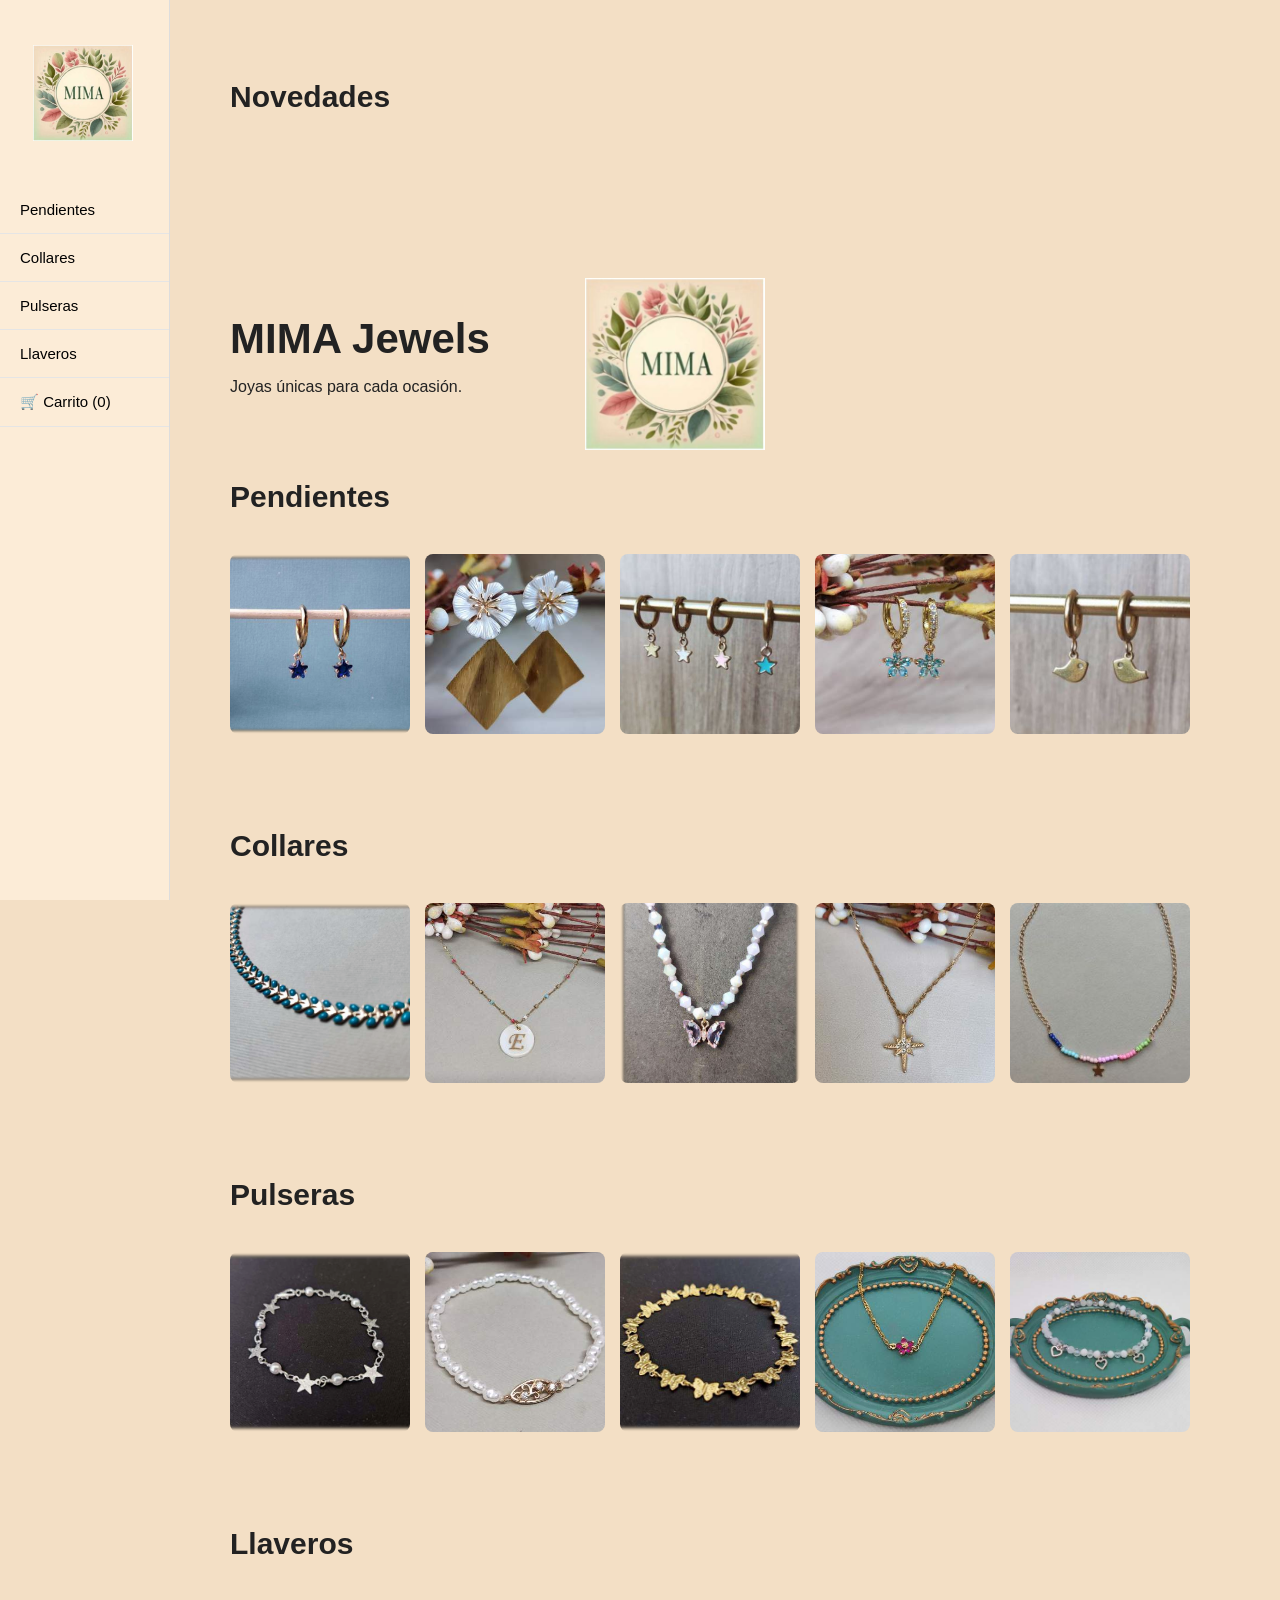
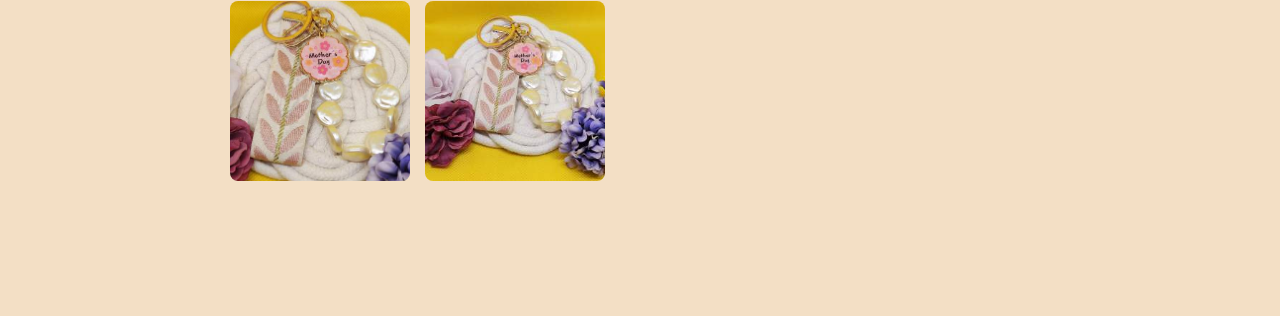
==== index.html @ 249090e3 "Añadir nuevos productos" ====
<!DOCTYPE html>
<html lang="es">
<head>
    <meta charset="UTF-8">
    <meta name="viewport" content="width=device-width, initial-scale=1.0">
    <title>MIMA Joyas</title>
   <link rel="stylesheet" href="css/style.css">
</head>

<body>

<nav>
    <a href="index.html" class="logo-menu">
      <img src="imagenes/iconos/Logo Mima.JPG" alt="MIMA Joyas">
    </a>
    <a href="pendientes.html">Pendientes</a>
    <a href="collares.html">Collares</a>
    <a href="pulseras.html">Pulseras</a>
    <a href="llaveros.html">Llaveros</a>
    <a href="carrito.html" id="menu-carrito">🛒 Carrito (0)</a>
</nav>

<main>

 <section id="novedades">
    <h2>Novedades</h2>
  <div class="carrusel-categoria" id="lista-novedades"></div>
 </section>

 <section id="inicio">
    <div class="titulo-logo">
      <h1>MIMA Jewels</h1>
      <img src="imagenes/iconos/Logo Mima.JPG" alt="Logo MIMA Jewels">
    </div>

    <p>Joyas únicas para cada ocasión.</p>
 </section>

<section id="pendientes">
    <h2><a href="pendientes.html">Pendientes</a></h2>

    <div class="carrusel-categoria">

        <a href="producto.html?id=blau-mari-pendientes">
            <img src="imagenes/pendientes/blau-mari.jpg" alt="Blau Marí">
        </a>

        <a href="producto.html?id=fleur">
            <img src="imagenes/pendientes/fleur.jpg" alt="Fleur">
        </a>

        <a href="producto.html?id=estrellas">
            <img src="imagenes/pendientes/estrellas.JPG" alt="Estrellas">
        </a>

        <a href="producto.html?id=blau-clar">
            <img src="imagenes/pendientes/blau-clar.jpg" alt="Blau Clar">
        </a>

        <a href="producto.html?id=ruiseñor">
            <img src="imagenes/pendientes/ruiseñor.JPG" alt="Ruiseñor">
        </a>

    </div>
</section>

<section id="collares">
   <h2><a href="collares.html">Collares</a></h2>

    <div class="carrusel-categoria">

        <a href="producto.html?id=aguamarina">
            <img src="imagenes/collares/aguamarina.jpg" alt="Aguamarina">
        </a>

        <a href="producto.html?id=initial">
            <img src="imagenes/collares/initial.jpg" alt="Initial">
        </a>

        <a href="producto.html?id=rose">
            <img src="imagenes/collares/rose.jpg" alt="Rose">
        </a>

        <a href="producto.html?id=polus-stella">
            <img src="imagenes/collares/polus-stella.jpg" alt="Polus Stella">
        </a>

        <a href="producto.html?id=sami">
            <img src="imagenes/collares/sami.jpg" alt="Sami">
        </a>

    </div>
</section>

<section id="pulseras">
 <h2><a href="pulseras.html">Pulseras</a></h2>

    <div class="carrusel-categoria">

        <a href="producto.html?id=brilliant">
            <img src="imagenes/pulseras/brilliant.jpg" alt="Brilliant">
        </a>

        <a href="producto.html?id=fibula">
            <img src="imagenes/pulseras/fibula.jpg" alt="Fíbula">
        </a>

        <a href="producto.html?id=mariposas">
            <img src="imagenes/pulseras/mariposas.jpg" alt="Mariposas">
        </a>

        <a href="producto.html?id=zinnia">
            <img src="imagenes/pulseras/zinnia.jpg" alt="Zinnia">
        </a>

        <a href="producto.html?id=brisa">
            <img src="imagenes/pulseras/brisa.jpg" alt="Brisa">
        </a>

    </div>
</section>

<section id="llaveros">
  <h2><a href="llaveros.html">Llaveros</a></h2>

    <div class="carrusel-categoria">

        <a href="producto.html?id=mother´s-day">
            <img src="imagenes/llaveros/mother´s-day.jpg" alt="Mother's Day">
        </a>

        <a href="producto.html?id=mother´s-day">
            <img src="imagenes/llaveros/mother´s-day-2.jpg" alt="Mother's Day">
        </a>

    </div>
</section>

</main>

<script src="js/productos.js"></script>
<script src="js/script.js"></script>
<script src="js/carrito-contador.js"></script>

</body>
</html>
---- css/style.css ----
*{
    margin:0;
    padding:0;
    box-sizing:border-box;
}

body{
    font-family:Arial, Helvetica, sans-serif;
    background:#f3dfc5ff;
    color:#222;
}

nav{
    position:fixed;
    left:0;
    top:0;
    width:170px;
    height:100vh;
    background:rgb(252, 236, 215);
    border-right:1px solid #ddd;
    padding-top:30px;
}

nav a{
    display:block;
    padding:15px 20px;
    color:black;
    text-decoration:none;
    font-size:15px;
    border-bottom:1px solid #e5e5e5;
    transition:0.3s;
}

nav a:hover{
    background:#f0f0f0;
}

main{
    margin-left:190px;
    padding:40px;
}

section{
    margin-bottom:80px;
}

h1{
    font-size:42px;
    margin-bottom:10px;
}

h2{
    margin-bottom:30px;
    margin-top:40px;
    font-size:30px;
}

p{
    line-height:1.6;
}
.productos{
    display:flex;
    flex-wrap:wrap;
    gap:30px;
}

.producto{
    width:280px;
    background:white;
    border-radius:15px;
    overflow:hidden;
    box-shadow:0 4px 12px rgba(0,0,0,0.15);
    transition:0.3s;
}

.producto:hover{
    transform:translateY(-5px);
}

.producto img{
    width:100%;
    height:280px;
    object-fit:cover;
}

.producto h3{
    padding:15px 15px 5px;
    font-size:20px;
}

.producto p{
    padding:0 15px 15px;
}

.precio{
    font-size:22px;
    font-weight:bold;
}

.productos{
    display:grid;
    grid-template-columns:repeat(auto-fill,minmax(260px,1fr));
    gap:25px;
    margin-top:30px;
}

.producto{
    background:white;
    border-radius:12px;
    overflow:hidden;
    box-shadow:0 4px 12px rgba(0,0,0,0.12);
    transition:0.3s;
}

.producto:hover{
    transform:translateY(-5px);
}

.producto img{
    width:100%;
    height:260px;
    object-fit:cover;
    background:#eeeeee;
}

.producto h3{
    padding:15px 15px 8px;
    font-size:20px;
}

.producto p{
    padding:0 15px 15px;
    line-height:1.5;
}

.precio{
    font-size:22px;
    font-weight:bold;
    color:#000;
}
/* ===== MODAL ===== */

.modal{
    display:none;
    position:fixed;
    top:0;
    left:0;
    width:100%;
    height:100%;
    background:rgba(0,0,0,0.7);
    justify-content:center;
    align-items:center;
    z-index:999;
}

.modal-contenido{
    background:white;
    width:90%;
    max-width:900px;
    border-radius:15px;
    padding:25px;
    position:relative;
    max-height:90vh;
    overflow-y:auto;
}

.cerrar{
    position:absolute;
    top:15px;
    right:20px;
    font-size:35px;
    cursor:pointer;
}

#modal-imagen{
    width:100%;
    max-height:500px;
    object-fit:contain;
    border-radius:10px;
}

.galeria{
    display:flex;
    gap:10px;
    overflow-x:auto;
    margin:20px 0;
    padding-bottom:10px;
}

.miniatura{
    width:90px;
    height:90px;
    object-fit:cover;
    border-radius:8px;
    cursor:pointer;
    border:2px solid transparent;
    transition:0.2s;
}

.miniatura:hover{
    border-color:#000;
}

#modal-nombre{
    margin-top:20px;
    font-size:28px;
}

#modal-descripcion{
    margin-top:10px;
    line-height:1.6;
}

#modal-precio{
    margin-top:20px;
    font-size:28px;
    font-weight:bold;
}
.detalle{
    display:grid;
    grid-template-columns:1fr 1fr;
    gap:40px;
    margin-top:40px;
    align-items:start;
}

.detalle img{
    width:100%;
    border-radius:15px;
}

.detalle-info h1{
    font-size:34px;
    margin-bottom:20px;
}

.detalle-info p{
    line-height:1.8;
    margin-bottom:20px;
}

.detalle-info h2{
    font-size:32px;
    margin-bottom:30px;
}

.comprar{
    background:black;
    color:white;
    border:none;
    padding:15px 30px;
    border-radius:8px;
    cursor:pointer;
    font-size:18px;
}

.comprar:hover{
    opacity:0.9;
}
.detalle-imagen{
    display:flex;
    flex-direction:column;
    align-items:flex-start;
}

.boton-atras{
    margin-top:20px;

    width:55px;
    height:55px;

    border:none;
    border-radius:50%;

    background:white;
    color:black;

    font-size:28px;
    font-weight:bold;

    cursor:pointer;

    display:flex;
    justify-content:center;
    align-items:center;

    box-shadow:0 4px 12px rgba(0,0,0,.25);

    transition:.2s;
}

.boton-atras:hover{
    background:black;
    color:white;
    transform:scale(1.1);
}

.formulario-compra {
    max-width: 500px;
    margin: 30px auto;
    padding: 25px;
    background: white;
    border-radius: 15px;
    box-shadow: 0 4px 12px rgba(0,0,0,0.15);
}

.formulario-compra h2 {
    text-align: center;
    margin-bottom: 25px;
}

.formulario-compra form {
    display: flex;
    flex-direction: column;
    gap: 10px;
}

.formulario-compra label {
    font-weight: bold;
    margin-top: 8px;
}

.formulario-compra input {
    width: 100%;
    box-sizing: border-box;
    padding: 12px;
    border: 1px solid #ccc;
    border-radius: 8px;
    font-size: 16px;
}

.formulario-compra button {
    margin-top: 15px;
    padding: 12px;
    border: none;
    border-radius: 8px;
    cursor: pointer;
    font-size: 16px;
}
/* Botón Comprar */

.boton-comprar {
    display: block;
    width: 220px;
    margin: 15px 0 30px 0;
    padding: 14px 20px;
    border: none;
    border-radius: 25px;
    background: #000;
    color: white;
    font-size: 17px;
    font-weight: bold;
    cursor: pointer;
    transition: 0.3s;
}

.boton-comprar:hover {
    transform: scale(1.05);
    opacity: 0.85;
}

.precio-boton {
    display: flex;
    align-items: center;
    justify-content: center;
    gap: 12px;
    margin: 8px 0 15px 0;
}

.precio-boton .precio {
    margin: 0;
}

.boton-anadir {
    position: relative;
    display: block;
    width: 138px;
    margin: -48px auto 20px auto;
    padding: 10px 15px;
    border: none;
    border-radius: 25px;
    background: #000;
    color: white;
    font-size: 14px;
    font-weight: bold;
    cursor: pointer;
}

.boton-anadir:hover {
    transform: scale(1.05);
    opacity: 0.85;
}

.boton-eliminar {
    display: inline-block;
    width: auto;
    margin: 0;
    padding: 7px 10px;
    border: none;
    border-radius: 20px;
    background: #000;
    color: white;
    font-size: 13px;
    font-weight: bold;
    cursor: pointer;
    transition: 0.3s;
}

.boton-eliminar:hover {
    transform: scale(1.05);
    opacity: 0.85;
}

.boton-eliminar {
    position: relative;
    display: block;
    width: max-content;
    margin: -46px 0 20px 80px;
    padding: 7px 12px;
    border: none;
    border-radius: 20px;
    background: #000;
    color: white;
    font-size: 13px;
    font-weight: bold;
    cursor: pointer;
    transition: 0.3s;
}

.boton-eliminar:hover {
    transform: scale(1.05);
    opacity: 0.85;
}
.titulo-logo {
    display: flex;
    align-items: center;
    gap: 15px;
    margin-top: 30px;
}

.titulo-logo img {
  width: 180px !important;
  height: 180px !important;
  object-fit: contain;
  margin-left: 80px;
  position: relative;
  top: 25px;
}

.titulo-logo h1 {
    margin: 0;
}

#inicio p {
    margin-top: -55px;
}
.logo-menu {
    display: block;
    margin-left: 13px;
    margin-bottom: 30px;
    color: black;
    text-decoration: none;
    font-size: 24px;
    font-weight: bold;
}

.logo-menu img {
    width: 100px;
    height: auto;
    display: block;
    margin-left: 0 !important;
}
#contenido-carrito {
    display: block;
}
.galeria-producto {
    display: flex;
    gap: 10px;
    margin-top: 15px;
    overflow-x: auto;
    width: 100%;
    padding-bottom: 5px;
}

.miniatura-producto {
    width: 80px !important;
    height: 80px !important;
    object-fit: cover;
    border-radius: 8px;
    cursor: pointer;
    flex: 0 0 auto;
}

.miniatura-producto:hover {
    opacity: 0.8;
}
@media (min-width: 701px) {
    .productos-carrito {
        display: grid;
        grid-template-columns: repeat(4, 280px);
        gap: 25px;
        align-items: start;
    }

    .productos-carrito .producto {
        width: 280px;
    }
    .carrusel-categoria {
    display: flex;
    flex-wrap: nowrap;
    gap: 15px;
    overflow-x: auto;
    overflow-y: hidden;
    padding: 10px 0 15px 0;
    scroll-behavior: smooth;
}

.carrusel-categoria a {
    flex: 0 0 180px;
    width: 180px;
    height: 180px;
}

.carrusel-categoria img {
    width: 180px;
    height: 180px;
    object-fit: cover;
    display: block;
    border-radius: 8px;
}
}
section h2 a {
    color: inherit;
    text-decoration: none;
}

section h2 a:hover {
    text-decoration: none;
}
.logo-menu {
    border-bottom: none !important;
}

/* =========================
   VERSION PARA MOVIL
   ========================= */

@media (max-width: 700px) {

    body {
        background: #f3dfc5ff;
    }

    /* MENÚ */
    nav {
       position: fixed;
       top: 0;
       left: 0;
       width: 100%;
       height: auto;
       padding-top: 0;
       padding-left: 0px;
       background: rgb(252, 236, 215);
       border-right: none;
       border-bottom: #ddd;
       display: flex;
       overflow-x: auto;
       z-index: 1000;
    }

    nav a {
      flex: 0 0 auto;
      padding: 14px 16px;
      font-size: 14px;
      border-bottom: none;
      border-right: 1px solid #e5e5e5;
      white-space: nowrap;
    }
    nav a:not(.logo-menu) {
    padding-top: 35px;
    }

    /* CONTENIDO */
    main {
        margin-left: 0;
        padding: 75px 15px 20px;
    }

    section {
        margin-bottom: 40px;
    }

    h1 {
        font-size: 30px;
        margin-bottom: 10px;
    }

    .logo-menu {
       margin-left: 25px;
       margin-bottom: 0;
       font-size: 18px;
    } 
    .logo-menu img {
       width: 70px;
    }

    /* PRODUCTOS */
    .productos {
        display: grid;
        grid-template-columns: 1fr;
        gap: 20px;
        margin-top: 20px;
    }

    .producto {
        width: 100%;
        border-radius: 14px;
    }

    .producto:hover {
        transform: none;
    }

    .producto img {
        width: 100%;
        height: auto;
        aspect-ratio: 1 / 1;
        object-fit: cover;
    }

    .producto h3 {
        font-size: 20px;
        padding: 14px 15px 6px;
    }

    .producto p {
        padding: 0 15px 15px;
        font-size: 15px;
    }

    .precio {
        font-size: 21px;
    }

    /* BOTÓN AÑADIR AL CARRITO */
    .boton-anadir {
        width: 145px;
        margin: -48px auto 20px auto;
        font-size: 14px;
    }

    /* FICHA DEL PRODUCTO */
    .detalle {
        display: flex;
        flex-direction: column;
        gap: 25px;
        margin-top: 20px;
    }

    .detalle-imagen {
        width: 100%;
    }

    .detalle img {
        width: 100%;
        border-radius: 12px;
    }

    .detalle-info h1 {
        font-size: 29px;
        margin-bottom: 15px;
    }

    .detalle-info p {
        font-size: 16px;
        line-height: 1.6;
        margin-bottom: 15px;
    }

    .detalle-info h2 {
        font-size: 27px;
        margin-bottom: 20px;
    }

    .comprar {
        width: 100%;
        padding: 15px;
        font-size: 17px;
    }

    /* BOTÓN ATRÁS */
    .boton-atras {
        width: 50px;
        height: 50px;
        font-size: 24px;
    }

    /* MODAL */
    .modal-contenido {
        width: 94%;
        padding: 18px;
        max-height: 92vh;
    }

    #modal-imagen {
        max-height: 65vh;
    }

    #modal-nombre {
        font-size: 24px;
    }

    #modal-precio {
        font-size: 24px;
    }

    /* FORMULARIO */
    .formulario-compra {
        width: 100%;
        margin: 20px auto;
        padding: 18px;
        border-radius: 12px;
    }

    .formulario-compra input {
        font-size: 16px;
    }

    /* BOTÓN COMPRAR DEL CARRITO */
    .boton-comprar {
        width: 100%;
        margin: 15px 0 25px 0;
        font-size: 16px;
    }

    /* PRECIO + BOTÓN */
    .precio-boton {
        gap: 8px;
        justify-content: center;
    }

    /* ELIMINAR DEL CARRITO */
    .boton-eliminar {
       margin: -46px auto 20px auto;
       font-size: 12px;
       padding: 7px 11px;
    }
    nav h2 {
      margin-top: 5px;
    }
    .titulo-logo {
    display: flex;
    align-items: center;
    gap: 10px;
    margin-top: 40px;
    margin-left: 25px;
}

.titulo-logo img {
    width: 80px !important;
    height: 80px !important;
    object-fit: contain;
    position: relative;
    top: 20px;
    margin-left: 50px;
}

.titulo-logo h1 {
    font-size: 28px;
    white-space: nowrap;
}

#inicio p {
    margin-top: 10px;
}    
    .carrusel-categoria {
     display: flex;
     gap: 15px;
     overflow-x: auto;
     overflow-y: hidden;
     padding: 10px 0 15px 0;
     scroll-behavior: smooth;
    }

    .carrusel-categoria img {
     width: 180px;
     height: 180px;
     object-fit: cover;
     flex: 0 0 auto;
     border-radius: 8px;
    }

    .carrusel-categoria::-webkit-scrollbar {
     height: 8px;
    }

    .carrusel-categoria::-webkit-scrollbar-thumb {
     border-radius: 10px;
    }
    .productos-carrito {
      display: grid;
      grid-template-columns: 1fr;
      gap: 20px;
    }

    .productos-carrito .producto {
      width: 100%;
    }
    main > h1 {
      margin-top: 45px;
    }
    .carrusel-categoria {
    display: flex;
    flex-wrap: nowrap;
    gap: 15px;
    overflow-x: auto;
    overflow-y: hidden;
    padding: 10px 0 15px 0;
    scroll-behavior: smooth;
}

.carrusel-categoria a {
    flex: 0 0 180px;
    width: 180px;
    height: 180px;
}

.carrusel-categoria img {
    width: 180px;
    height: 180px;
    object-fit: cover;
    display: block;
    border-radius: 8px;
}
}
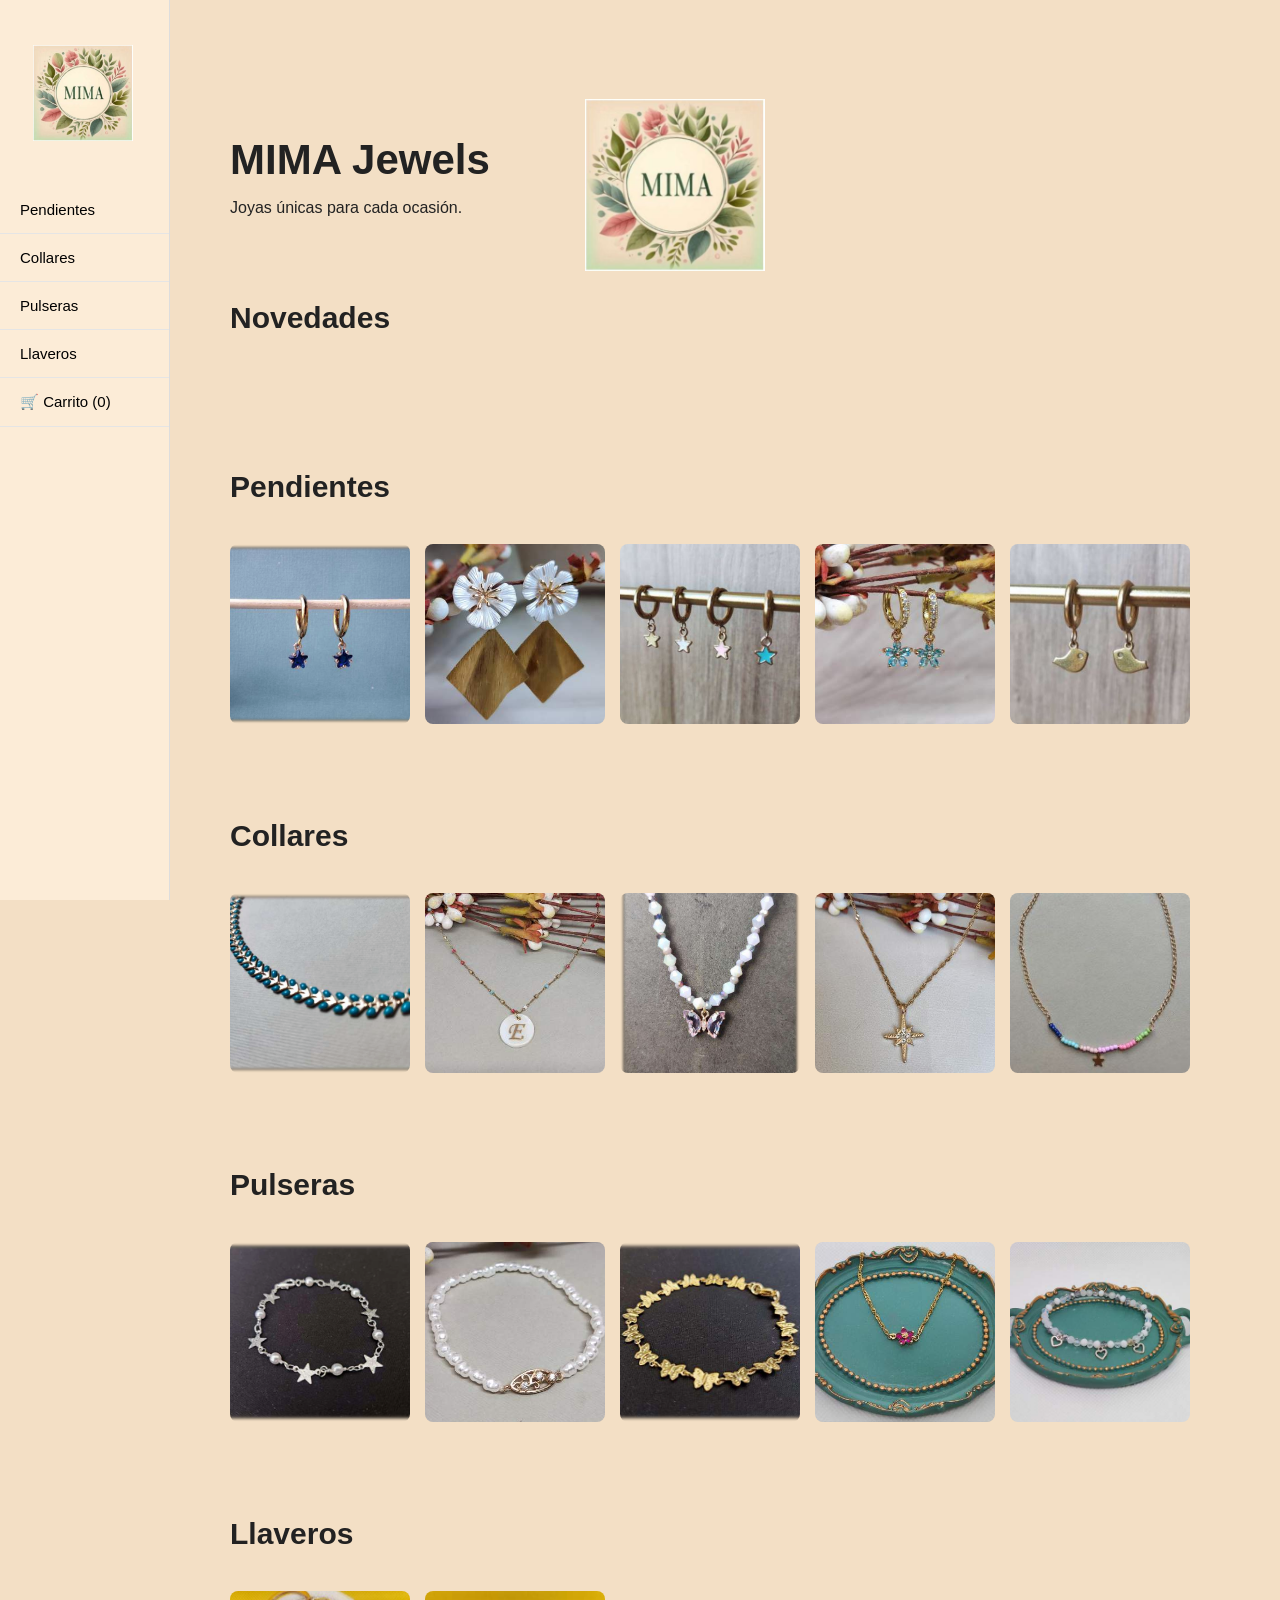
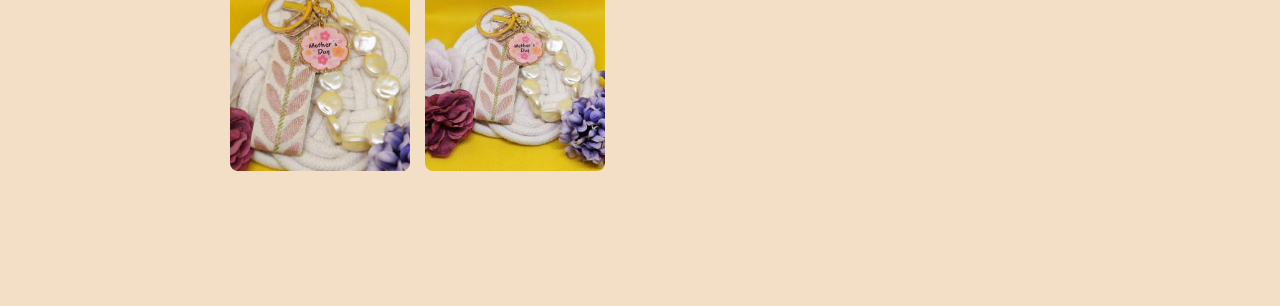
==== commit 0f173ac5: "Corregir rutas" ====
--- a/index.html
+++ b/index.html
@@ -22,11 +22,6 @@
 
 <main>
 
- <section id="novedades">
-    <h2>Novedades</h2>
-  <div class="carrusel-categoria" id="lista-novedades"></div>
- </section>
-
  <section id="inicio">
     <div class="titulo-logo">
       <h1>MIMA Jewels</h1>
@@ -35,6 +30,11 @@
 
     <p>Joyas únicas para cada ocasión.</p>
  </section>
+
+  <section id="novedades">
+     <h2>Novedades</h2>
+     <div class="carrusel-categoria" id="lista-novedades"></div>
+  </section>
 
 <section id="pendientes">
     <h2><a href="pendientes.html">Pendientes</a></h2>
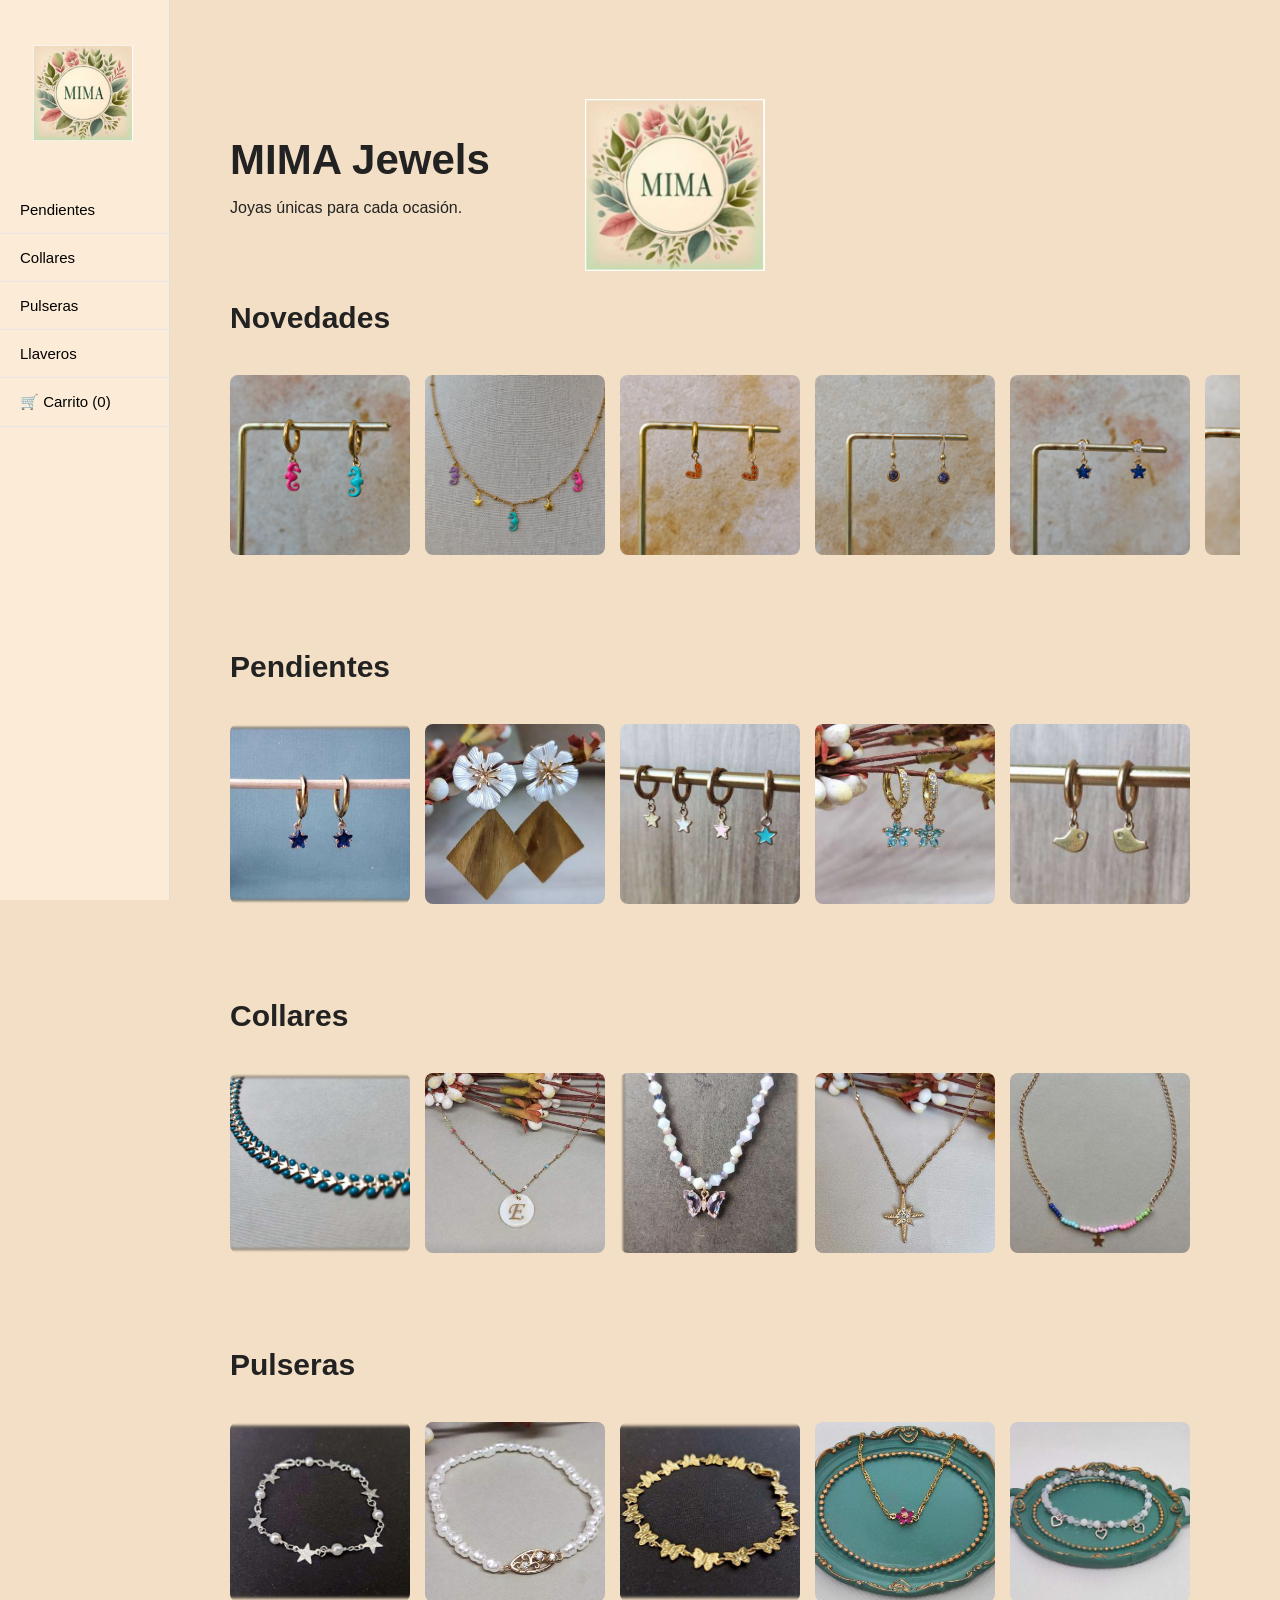
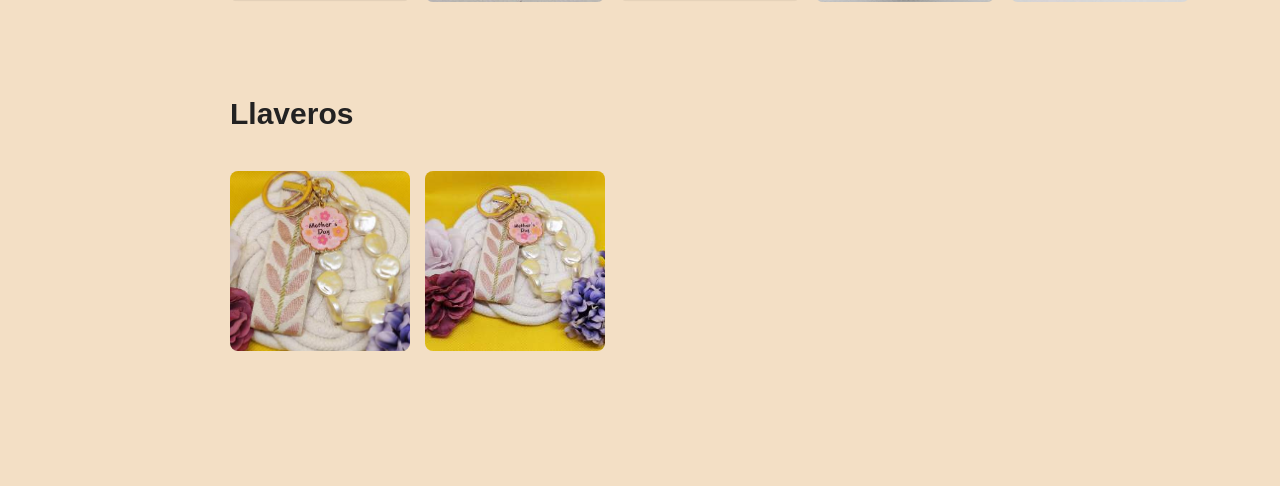
==== commit 97f8df87: "Corregir carrusel de novedades" ====
--- a/index.html
+++ b/index.html
@@ -31,10 +31,11 @@
     <p>Joyas únicas para cada ocasión.</p>
  </section>
 
-  <section id="novedades">
-     <h2>Novedades</h2>
-     <div class="carrusel-categoria" id="lista-novedades"></div>
-  </section>
+<section id="novedades">
+    <h2>Novedades</h2>
+
+    <div class="carrusel-categoria" id="lista-novedades"></div>
+</section>
 
 <section id="pendientes">
     <h2><a href="pendientes.html">Pendientes</a></h2>
@@ -139,8 +140,10 @@
 </main>
 
 <script src="js/productos.js"></script>
+<script src="js/novedades.js"></script>
 <script src="js/script.js"></script>
 <script src="js/carrito-contador.js"></script>
 
+
 </body>
 </html>
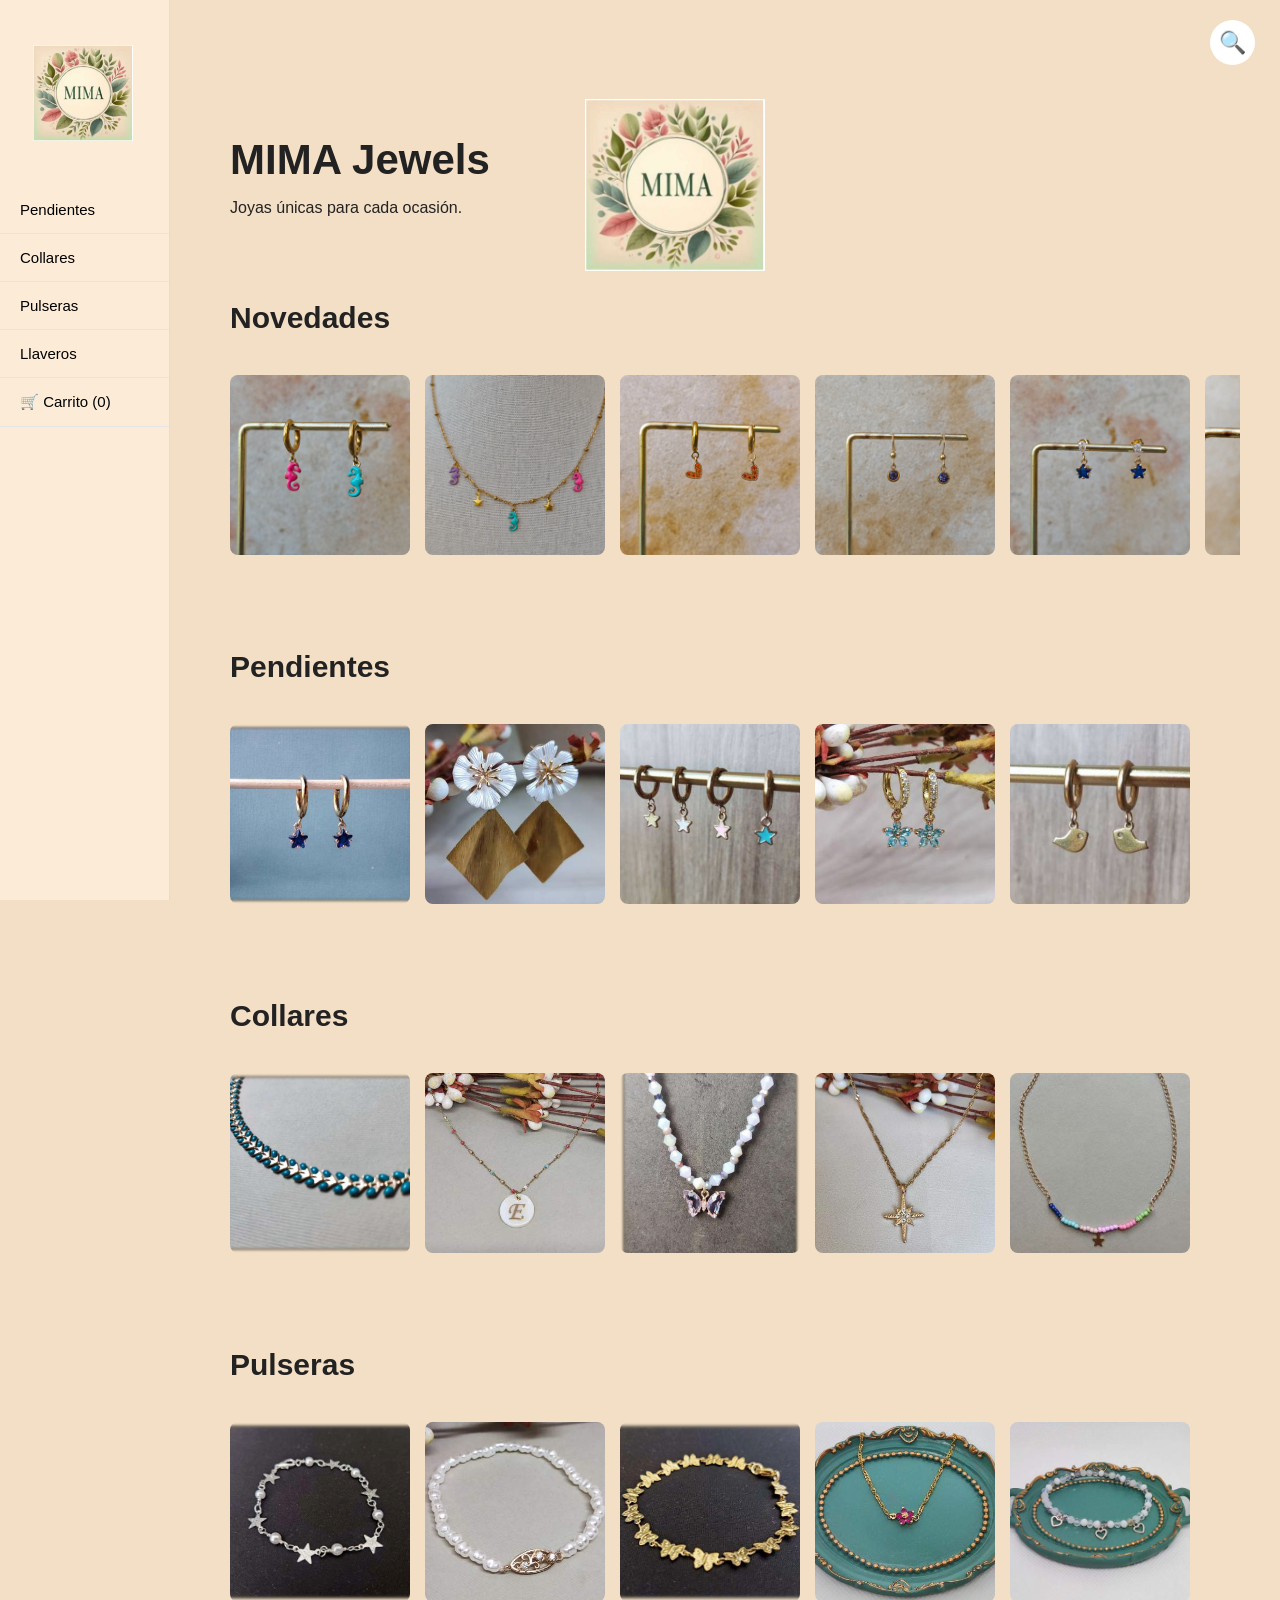
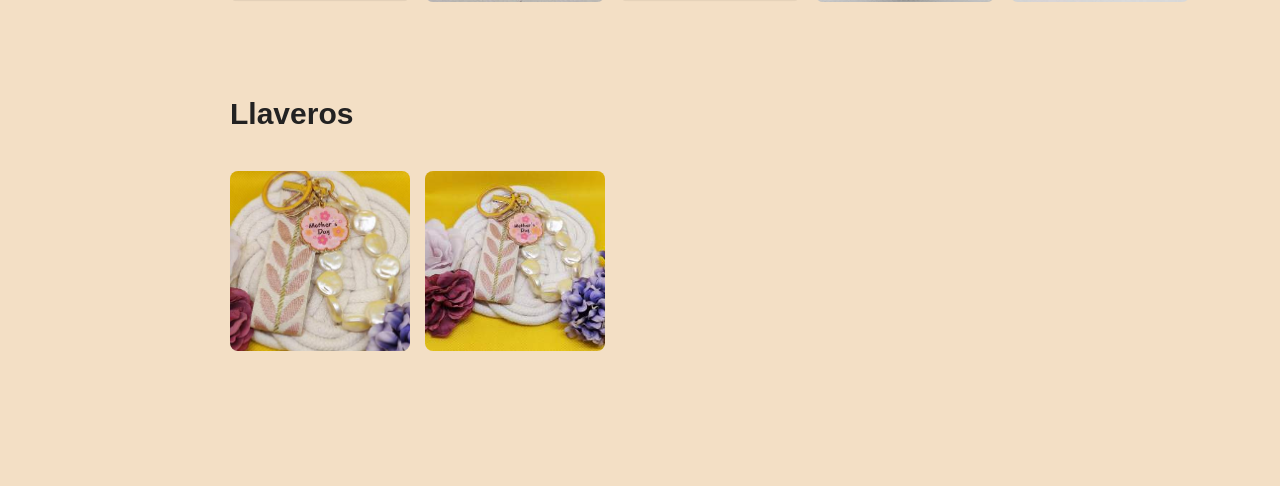
==== commit 22bfc102: "Añadir buscador de productos" ====
--- a/index.html
+++ b/index.html
@@ -19,6 +19,14 @@
     <a href="llaveros.html">Llaveros</a>
     <a href="carrito.html" id="menu-carrito">🛒 Carrito (0)</a>
 </nav>
+
+<button id="boton-buscar" aria-label="Buscar">🔍</button>
+<div id="buscador">
+    <input type="text" id="campo-busqueda" placeholder="Buscar una joya...">
+    <button id="cerrar-busqueda">✕</button>
+</div>
+
+<div id="resultados-busqueda"></div>
 
 <main>
 
@@ -50,7 +58,7 @@
             <img src="imagenes/pendientes/fleur.jpg" alt="Fleur">
         </a>
 
-        <a href="producto.html?id=estrellas">
+        <a href="producto.html?id=estrellas-pendientes">
             <img src="imagenes/pendientes/estrellas.JPG" alt="Estrellas">
         </a>
 
@@ -141,6 +149,7 @@
 
 <script src="js/productos.js"></script>
 <script src="js/novedades.js"></script>
+<script src="js/buscador.js"></script>
 <script src="js/script.js"></script>
 <script src="js/carrito-contador.js"></script>
 
--- a/css/style.css
+++ b/css/style.css
@@ -832,4 +832,97 @@
     display: block;
     border-radius: 8px;
 }
-}    +#buscador {
+    top: 60px;
+    right: 10px;
+    left: 10px;
+}
+
+#campo-busqueda {
+    width: calc(100% - 45px);
+}
+
+#resultados-busqueda {
+    top: 120px;
+    right: 10px;
+    left: 10px;
+    width: auto;
+}
+}    
+#boton-buscar {
+    position: fixed;
+    top: 20px;
+    right: 25px;
+    background: white;
+    border: none;
+    border-radius: 50%;
+    width: 45px;
+    height: 45px;
+    font-size: 22px;
+    cursor: pointer;
+    z-index: 1100;
+}
+#buscador {
+    display: none;
+    position: fixed;
+    top: 75px;
+    right: 25px;
+    z-index: 1100;
+    background: white;
+    padding: 10px;
+    border-radius: 12px;
+    box-shadow: 0 4px 12px rgba(0,0,0,0.2);
+}
+
+#campo-busqueda {
+    width: 280px;
+    padding: 10px 12px;
+    border: 1px solid #ccc;
+    border-radius: 8px;
+    font-size: 16px;
+}
+
+#cerrar-busqueda {
+    margin-left: 5px;
+    border: none;
+    background: none;
+    font-size: 20px;
+    cursor: pointer;
+}
+
+#resultados-busqueda {
+    display: none;
+    position: fixed;
+    top: 130px;
+    right: 25px;
+    width: 350px;
+    max-height: 70vh;
+    overflow-y: auto;
+    background: white;
+    border-radius: 12px;
+    box-shadow: 0 4px 12px rgba(0,0,0,0.2);
+    z-index: 1090;
+    padding: 15px;
+}
+
+.resultado-busqueda {
+    display: flex;
+    align-items: center;
+    gap: 12px;
+    padding: 10px;
+    text-decoration: none;
+    color: black;
+    border-bottom: 1px solid #eee;
+}
+
+.resultado-busqueda img {
+    width: 60px;
+    height: 60px;
+    object-fit: cover;
+    border-radius: 8px;
+}
+
+.resultado-busqueda h3 {
+    margin: 0;
+    font-size: 16px;
+}
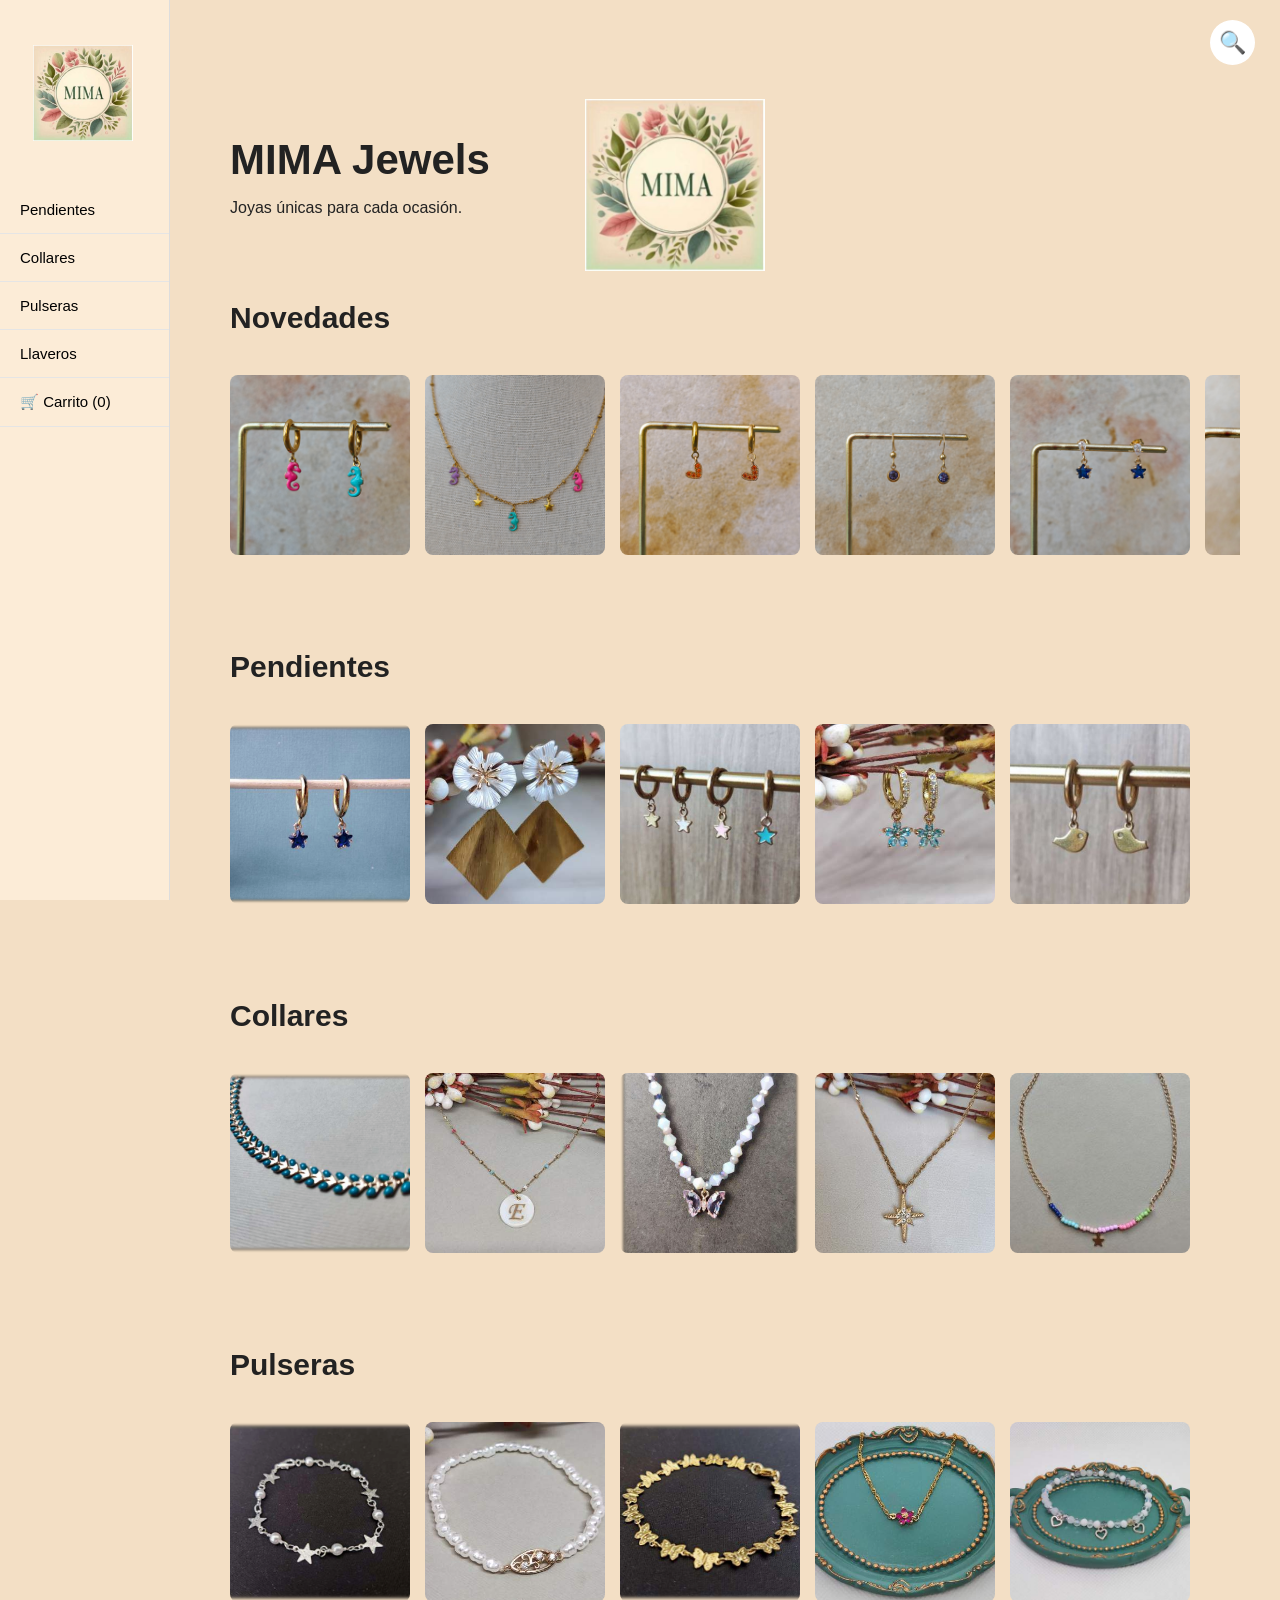
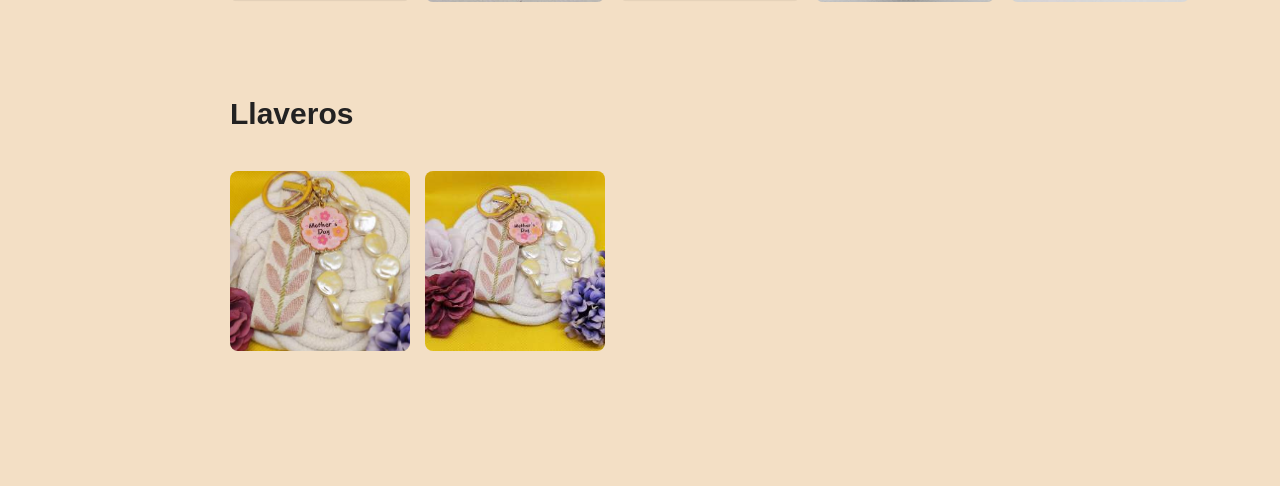
==== commit 79a8716f: "Añadir sistema de favoritos" ====
--- a/index.html
+++ b/index.html
@@ -148,6 +148,7 @@
 </main>
 
 <script src="js/productos.js"></script>
+<script src="js/producto.js"></script>
 <script src="js/novedades.js"></script>
 <script src="js/buscador.js"></script>
 <script src="js/script.js"></script>
--- a/css/style.css
+++ b/css/style.css
@@ -595,13 +595,14 @@
         margin-bottom: 10px;
     }
 
-    .logo-menu {
-       margin-left: 25px;
-       margin-bottom: 0;
-       font-size: 18px;
+    .logo-menu { 
+        margin-left: 25px; 
+        margin-bottom: 0; 
+        font-size: 18px;
     } 
-    .logo-menu img {
-       width: 70px;
+
+    .logo-menu img { 
+        width: 70px; 
     }
 
     /* PRODUCTOS */
@@ -761,7 +762,7 @@
     height: 80px !important;
     object-fit: contain;
     position: relative;
-    top: 20px;
+    top: 40px;
     margin-left: 50px;
 }
 
@@ -832,23 +833,30 @@
     display: block;
     border-radius: 8px;
 }
-#buscador {
-    top: 60px;
-    right: 10px;
-    left: 10px;
-}
-
-#campo-busqueda {
-    width: calc(100% - 45px);
-}
-
-#resultados-busqueda {
-    top: 120px;
-    right: 10px;
-    left: 10px;
-    width: auto;
-}
-}    
+    #boton-buscar {
+        top: 110px !important;
+        right: 15px;
+    }
+
+    #buscador {
+        top: 165px !important;
+        left: 10px;
+        right: 10px;
+    }
+
+    #campo-busqueda {
+        width: calc(100% - 45px);
+    }
+
+    #resultados-busqueda {
+        top: 220px !important;
+        left: 10px;
+        right: 10px;
+        width: auto;
+    }
+}
+/* BUSCADOR */
+
 #boton-buscar {
     position: fixed;
     top: 20px;
@@ -862,6 +870,7 @@
     cursor: pointer;
     z-index: 1100;
 }
+
 #buscador {
     display: none;
     position: fixed;
@@ -925,4 +934,43 @@
 .resultado-busqueda h3 {
     margin: 0;
     font-size: 16px;
+}
+/* =========================
+   FAVORITOS
+   ========================= */
+
+.imagen-producto {
+    position: relative;
+}
+
+.boton-favorito {
+    position: absolute;
+    top: 8px;
+    right: 8px;
+    background: white;
+    border: none;
+    font-size: 25px;
+    cursor: pointer;
+    width: 40px;
+    height: 40px;
+    border-radius: 50%;
+    z-index: 5;
+}
+
+.titulo-ficha {
+    display: flex;
+    align-items: center;
+    justify-content: space-between;
+    gap: 15px;
+}
+
+.boton-favorito-ficha {
+    background: none;
+    border: none;
+    font-size: 32px;
+    cursor: pointer;
+}
+
+.boton-favorito-ficha.activo {
+    color: black;
 }
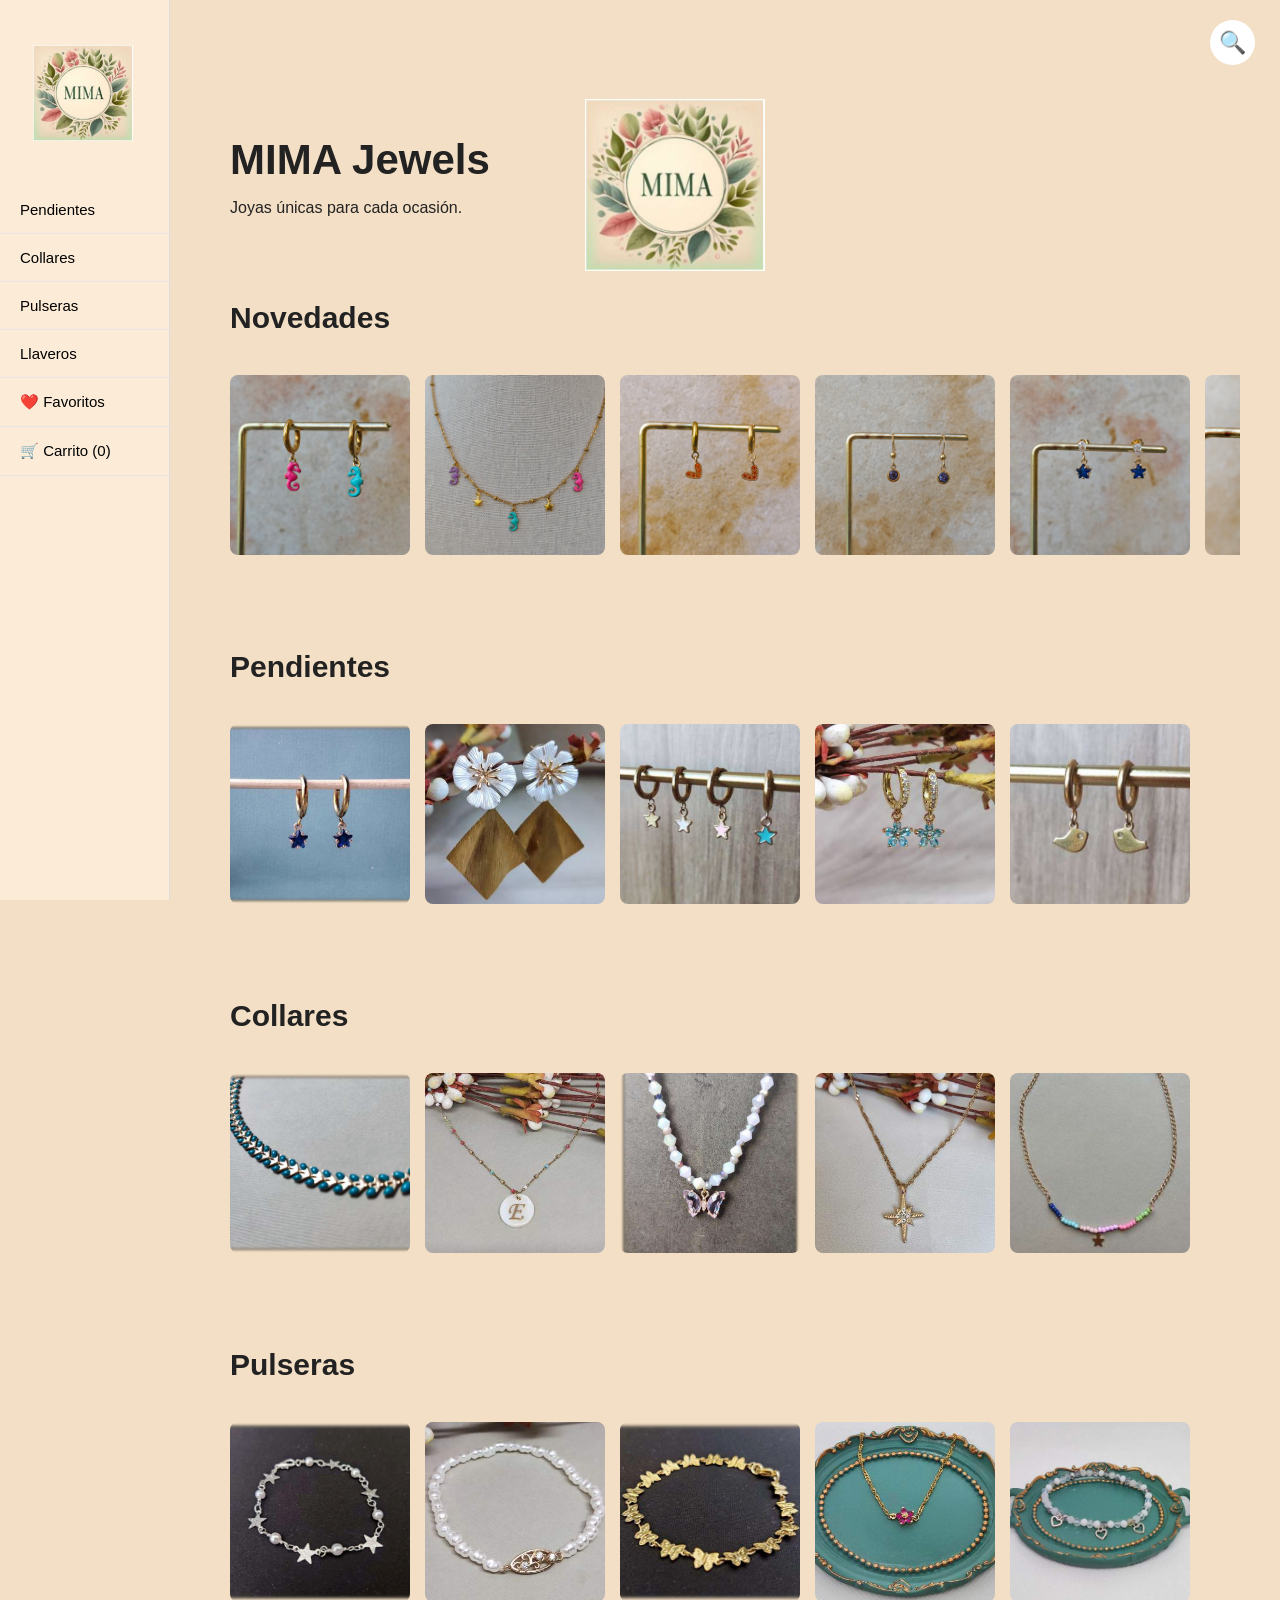
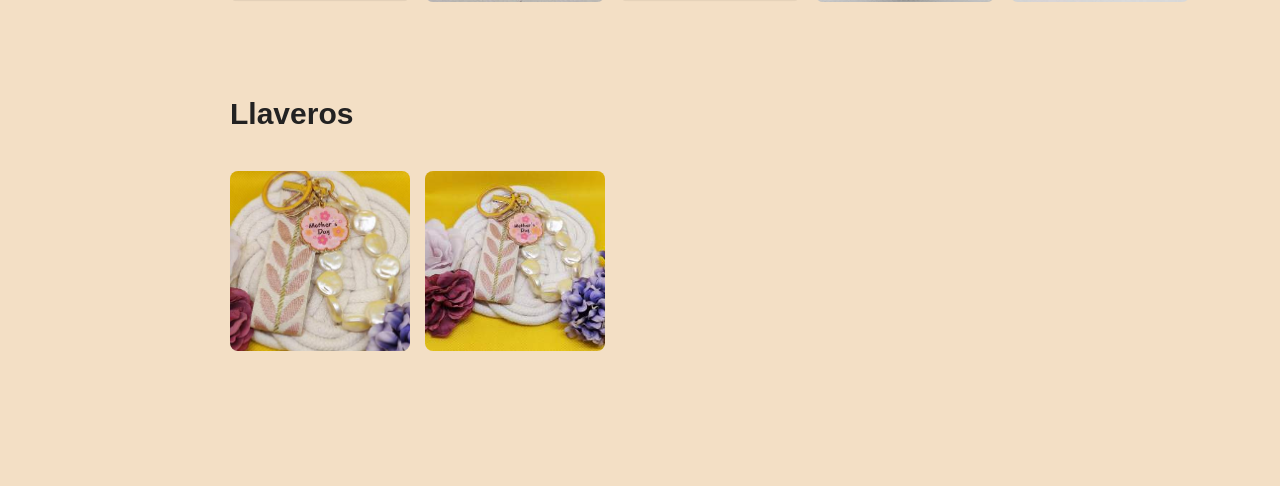
==== commit af49bcd5: "Corregir sistema de favoritos" ====
--- a/index.html
+++ b/index.html
@@ -17,6 +17,7 @@
     <a href="collares.html">Collares</a>
     <a href="pulseras.html">Pulseras</a>
     <a href="llaveros.html">Llaveros</a>
+    <a href="favoritos.html">❤️ Favoritos</a>
     <a href="carrito.html" id="menu-carrito">🛒 Carrito (0)</a>
 </nav>
 
--- a/css/style.css
+++ b/css/style.css
@@ -957,20 +957,37 @@
     z-index: 5;
 }
 
-.titulo-ficha {
+.boton-favorito-ficha {
     display: flex;
     align-items: center;
-    justify-content: space-between;
-    gap: 15px;
-}
-
-.boton-favorito-ficha {
-    background: none;
+    justify-content: center;
+    gap: 8px;
+    width: 220px;
+    margin-top: 15px;
+    background: black;
+    color: white;
     border: none;
-    font-size: 32px;
+    padding: 15px 20px;
+    border-radius: 8px;
     cursor: pointer;
-}
-
-.boton-favorito-ficha.activo {
-    color: black;
+    font-size: 18px;
+}
+
+.boton-favorito-ficha:hover {
+    opacity: 0.9;
+}
+
+.corazon-ficha {
+    font-size: 22px;
+}
+
+.boton-favorito-ficha .corazon-ficha {
+    color: white;
+}
+
+.boton-favorito-ficha.favorito-activo .corazon-ficha {
+    color: red;
+}
+.imagen-producto {
+    position: relative;
 }
